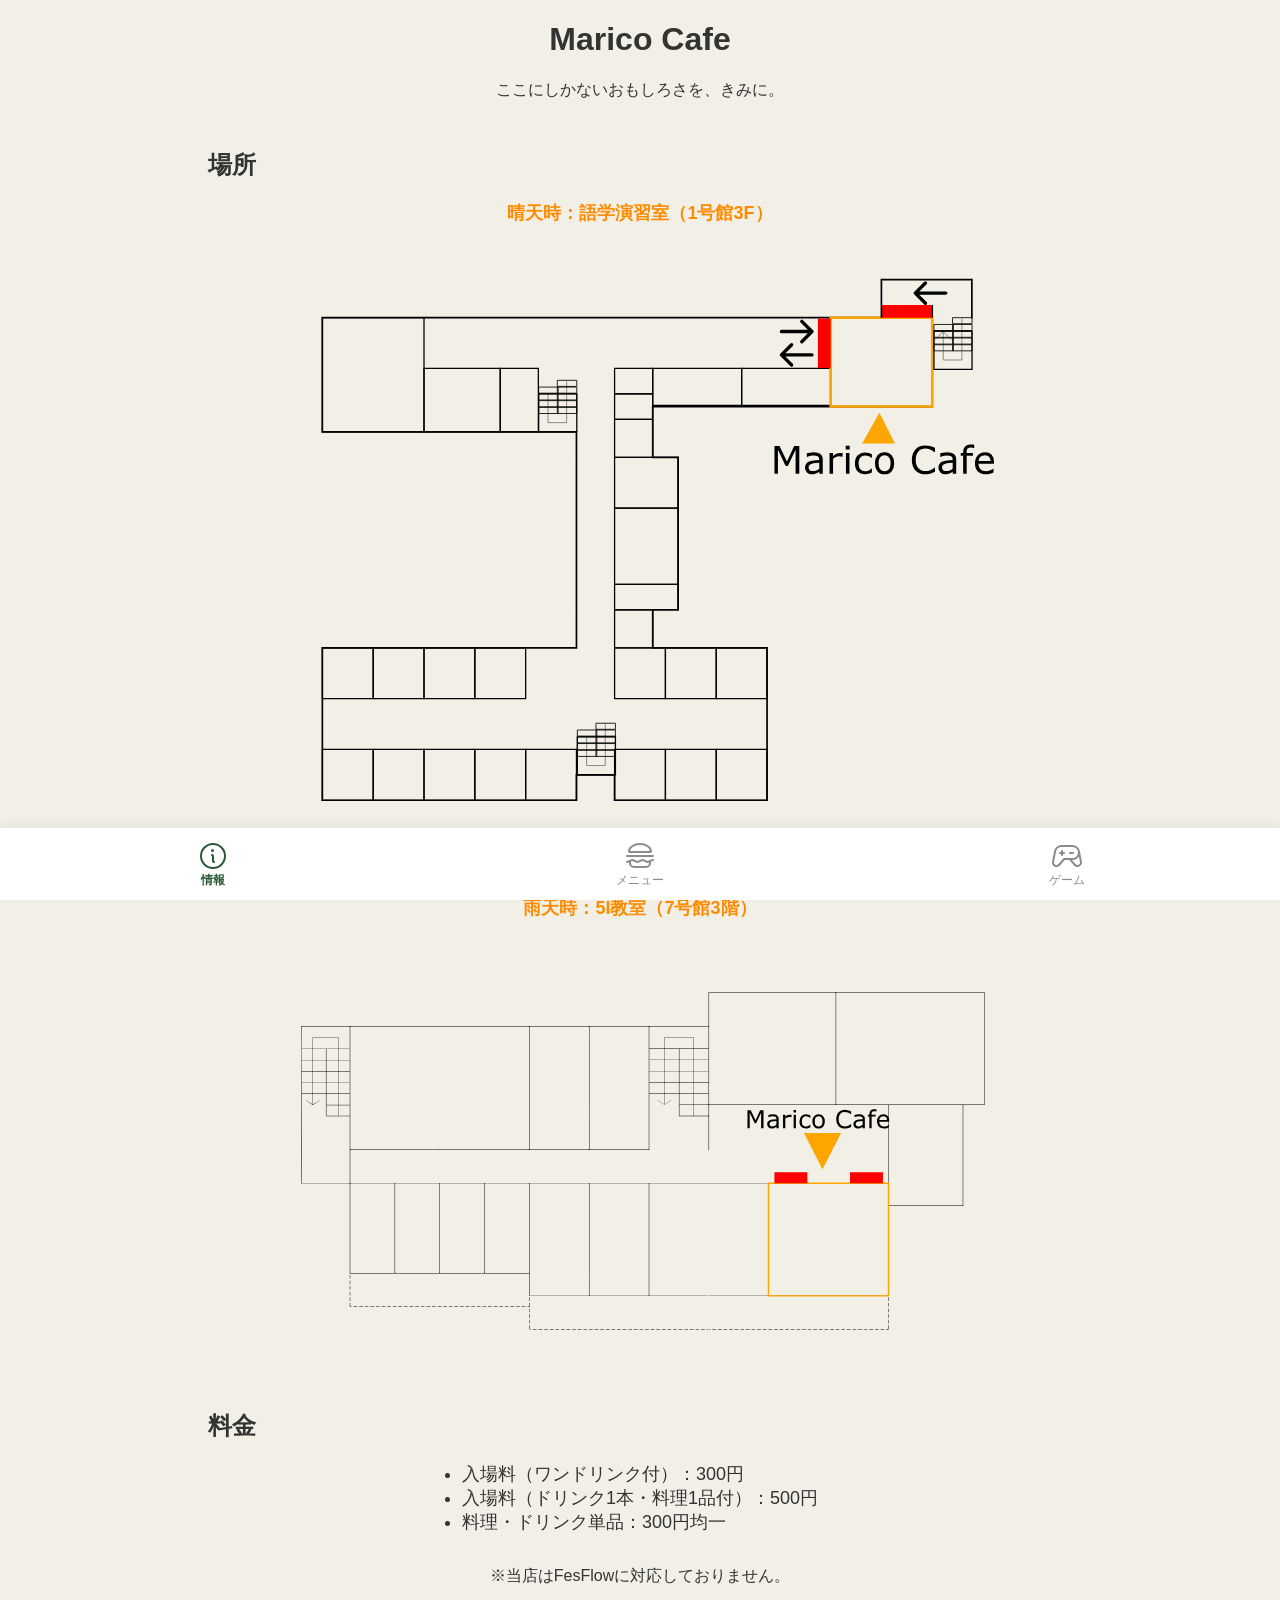
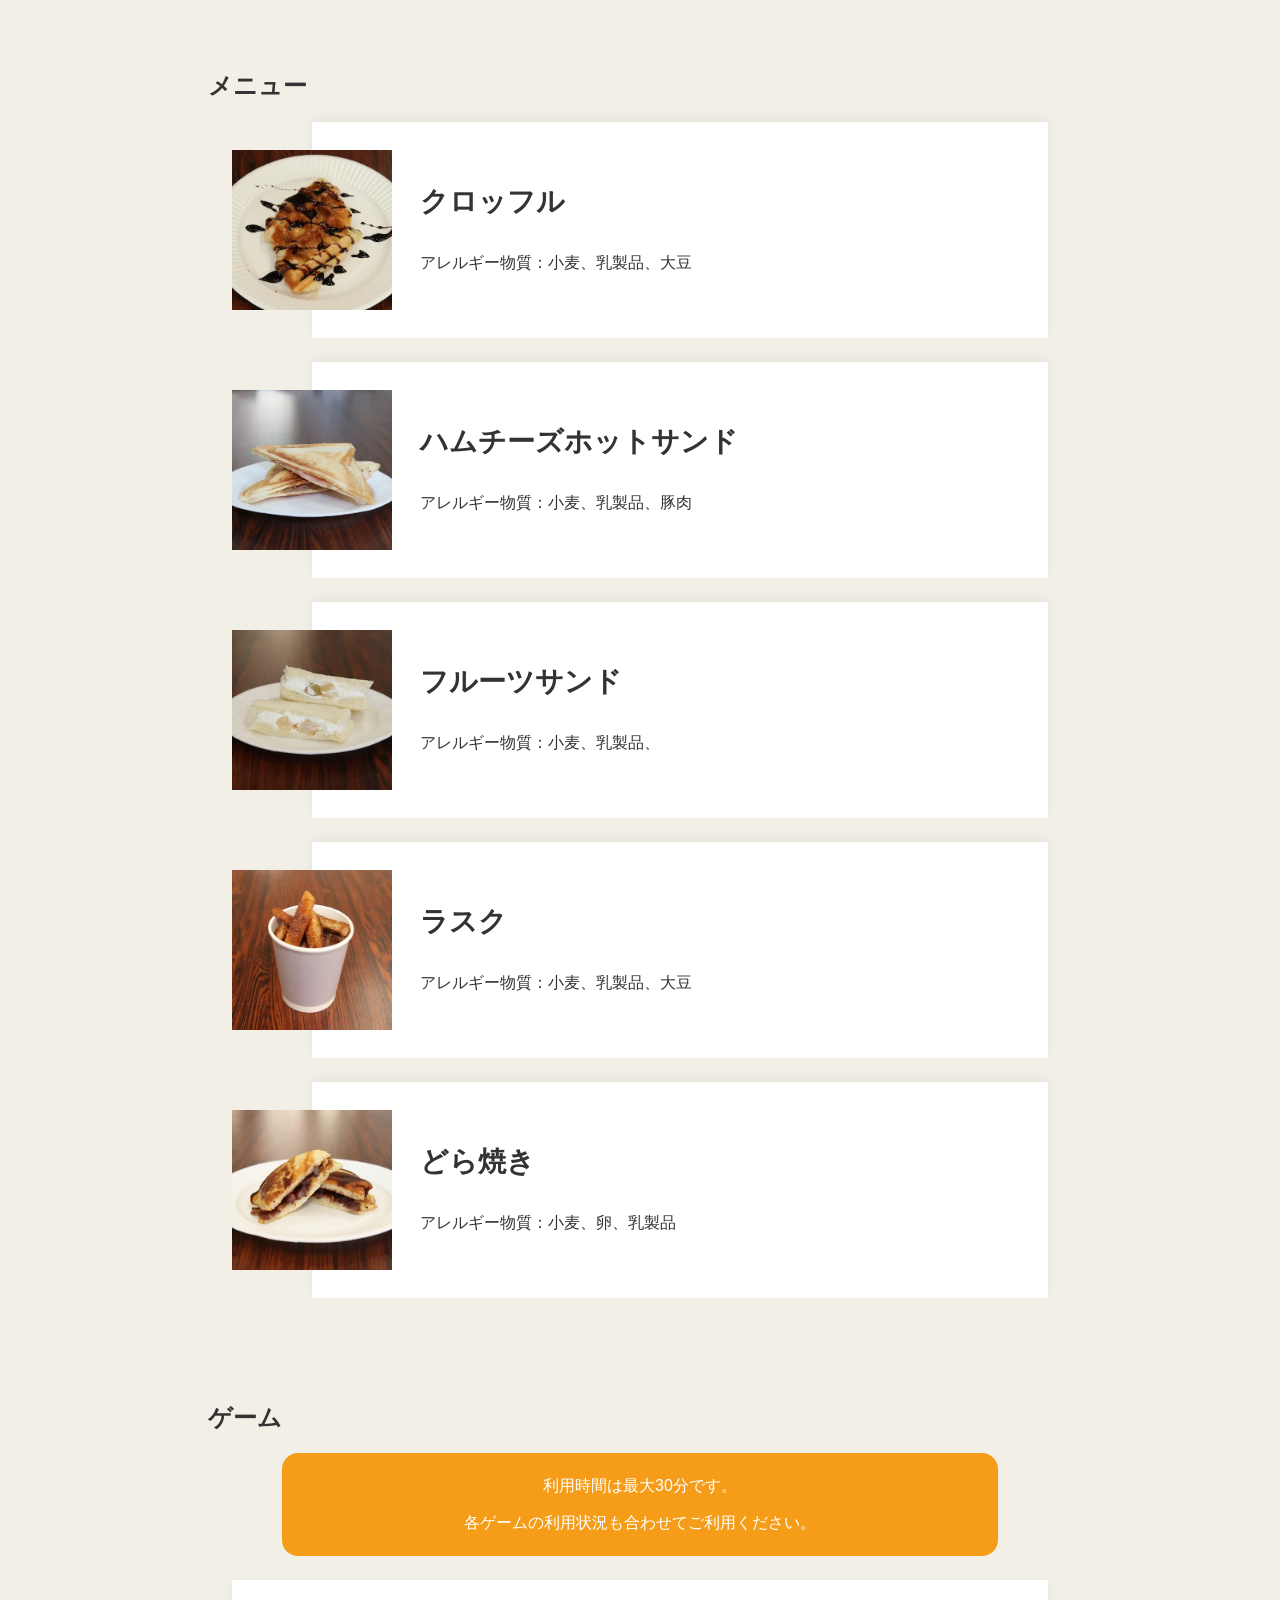
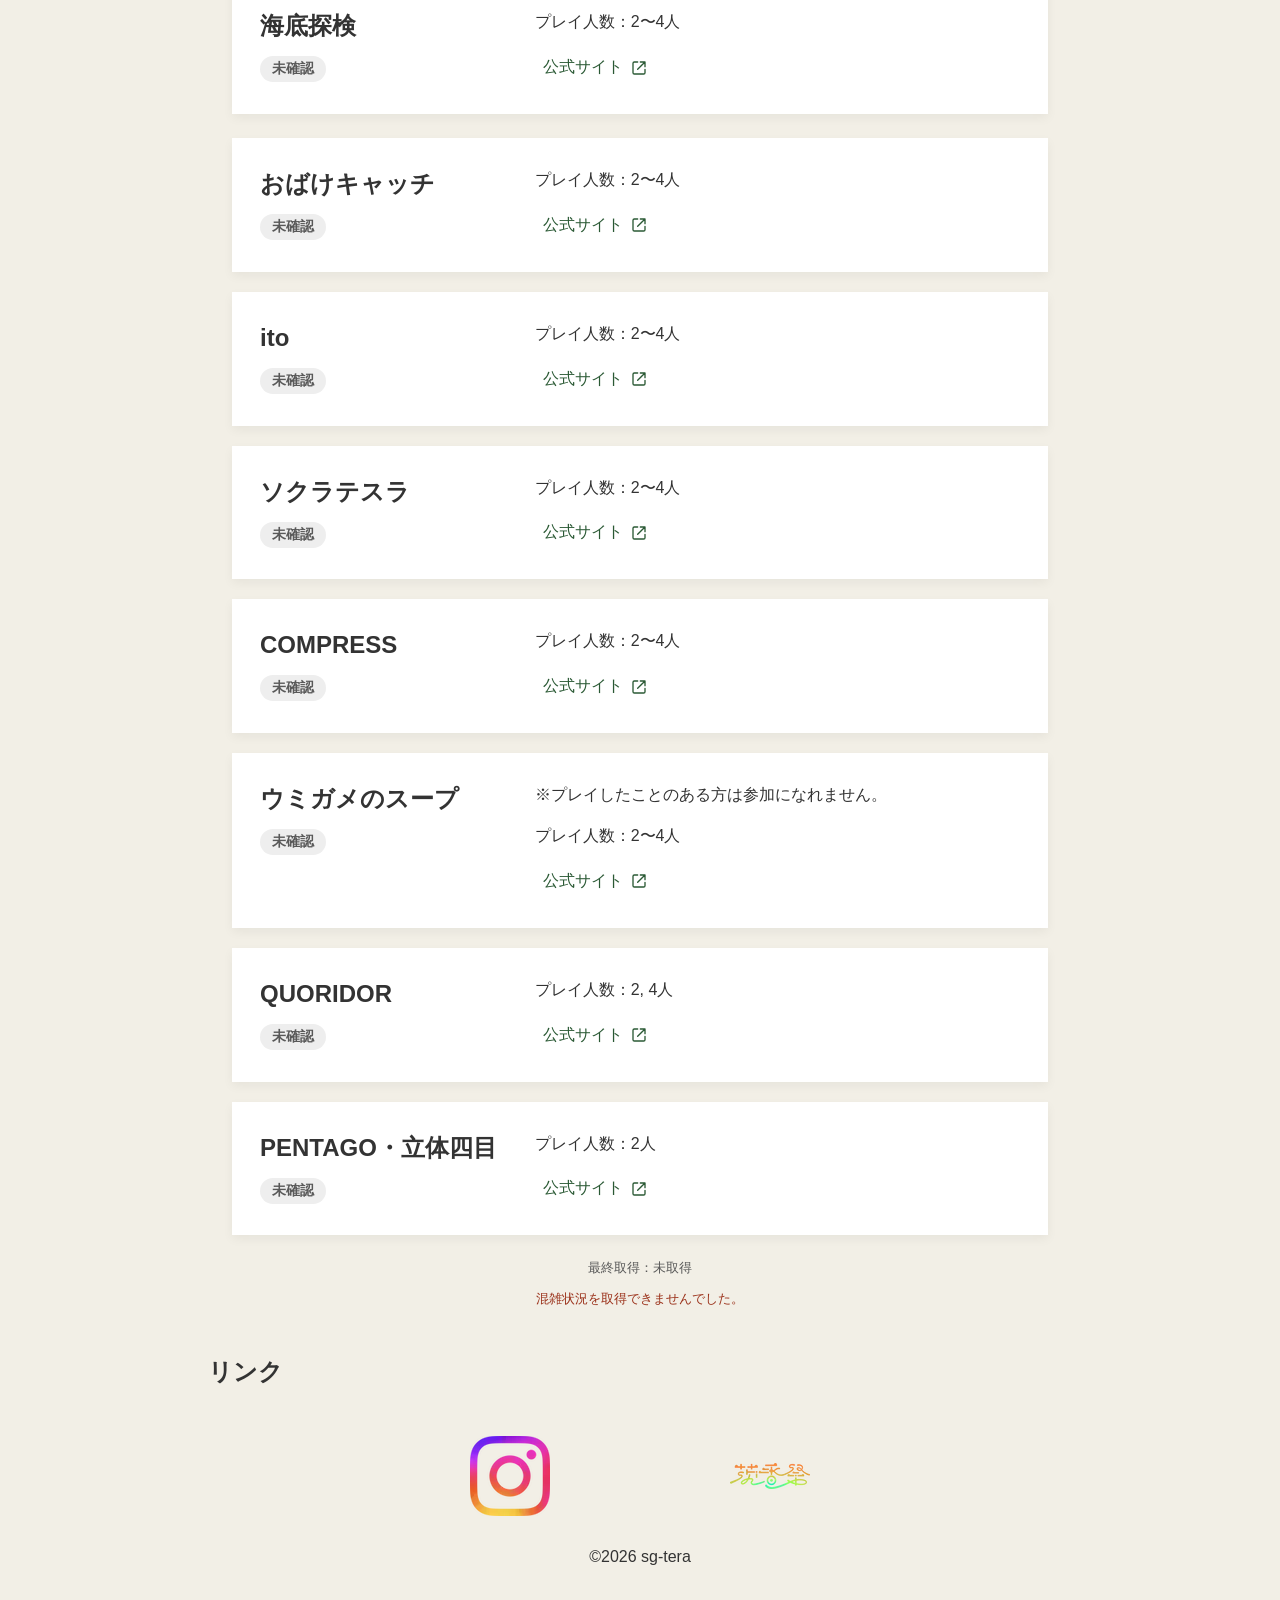
==== index.html @ dccccc54 "記事のアップデート" ====
<!DOCTYPE html>
<html lang="ja">

<head>
    <meta charset="UTF-8">
    <meta name="viewport" content="width=device-width, initial-scale=1.0">
    <meta name="description"
        content="ここにしかないおもしろさを、きみに。茨香祭5I ボードゲームカフェ オフィシャルサイト 10/24-25開催 晴天時：語学演習室（1号館3F）雨天時：5I教室（7号館3階）">
    <!-- OGP -->
    <meta property="og:type" content="website">
    <meta property="og:title" content="Marico Cafe｜茨香祭5Iボードゲームカフェ">
    <meta property="og:description"
        content="ここにしかないおもしろさを、きみに。茨香祭5I ボードゲームカフェ オフィシャルサイト 10/24-25開催 晴天時：語学演習室（1号館3F）雨天時：5I教室（7号館3階）">
    <meta property="og:url" content="https://sg-tera.github.io/shikosai-portal/">
    <meta property="og:image" content="https://sg-tera.github.io/shikosai-portal/img/shikosai-ogp2.webp">
    <meta property="og:site_name" content="Marico Cafe Official">
    <meta property="og:locale" content="ja_JP">
    <meta name="twitter:card" content="summary_large_image">

    <link rel="icon" href="./favicon.ico" type="image/x-icon">
    <title>Marico Cafe Official</title>
    <style>
        body {
            margin-left: auto;
            margin-right: auto;
            max-width: 896px;
            background-color: #f2efe6;
            color: #333333;
            font-family: sans-serif-apple-system, BlinkMacSystemFont, "Helvetica Neue", "Segoe UI", "Hiragino Sans", sans-serif;
            text-align: center;
            padding-bottom: 100px;
            min-width: 352px;
        }

        .nav-bar {
            position: fixed;
            bottom: 0;
            left: 0;
            width: 100%;
            height: 72px;
            background-color: #ffffff;
            display: flex;
            justify-content: space-around;
            align-items: center;
            z-index: 9999;
            box-shadow: 0 -4px 10px rgba(0, 0, 0, 0.05);
        }

        .nav-bar a {
            text-decoration: none;
            display: flex;
            flex-direction: column;
            align-items: center;
            justify-content: center;
            padding: 4px 12px;
            min-width: 64px;
            color: #8b8b8b;
        }

        .nav-bar a {
            font-size: 12px;
        }

        .nav-bar a[aria-current="location"] {
            color: #2A5934;
            font-weight: bold;
        }

        h2 {
            text-align: left;
            padding-left: 1rem;
            margin-top: 48px;
        }

        .location p {
            font-size: 18px;
            font-weight: bold;
            color: darkorange;
            margin-top: 0%;
            margin-bottom: 8px;
        }

        .location img {
            width: 90%;
            max-width: 720px;
            margin-bottom: 24px;
        }

        .fee h2 {
            margin-bottom: 4px;
        }

        .fee ul {
            padding-left: 0;
            display: inline-block;
        }

        .fee li {
            text-align: left;
            font-size: large;
        }

        .game-list {
            display: grid;
            gap: 20px;
            padding-inline: clamp(16px, 4vw, 40px);
            margin-bottom: 24px;
        }

        .game-heading {
            display: grid;
            justify-items: start;
            gap: 12px;
        }

        .game-status {
            display: grid;
            justify-items: start;
            gap: 8px;
        }

        .status-badge {
            padding: 4px 12px;
            border-radius: 16px;
            font-size: 14px;
            font-weight: bold;
            background: #eee;
            color: #595959;
        }

        .status-badge[data-status="available"] {
            background: #e5f2e7;
            color: #24532e;
        }

        .status-badge[data-status="in_use"] {
            background: #fff0d6;
            color: #754600;
        }

        .status-end {
            font-size: 13px;
            color: #595959;
        }

        .status-controls {
            margin: 0 16px 24px;
            font-size: 13px;
            color: #595959;
        }

        #status-message {
            color: #9b321b;
        }

        #status-message:empty {
            display: none;
        }

        .game-card {
            display: grid;
            grid-template-columns: minmax(0, 1fr) minmax(0, 2fr);
            align-items: start;
            gap: clamp(16px, 4vw, 32px);
            padding: clamp(16px, 3vw, 28px);
            background-color: #fff;
            box-shadow: 0 4px 10px rgba(0, 0, 0, 0.05);
            text-align: left;
            overflow-wrap: anywhere;
        }

        .game-card h3 {
            margin: 0;
            font-size: clamp(18px, 2.5vw, 24px);
            line-height: 1.5;
        }

        .game-content {
            min-width: 0;
            display: grid;
            justify-items: start;
            gap: 12px;
        }

        .game-content p {
            margin: 0;
            line-height: 1.8;
        }

        .game-content a {
            display: inline-flex;
            align-items: center;
            gap: 8px;
            padding: 8px;
            color: #2A5934;
            text-decoration: none;
        }

        .game-content a:hover,
        .game-content a:focus-visible {
            outline: none;
            text-decoration: underline;
            text-underline-offset: 4px;
        }

        .game-content a svg {
            width: 16px;
            height: 16px;
            flex-shrink: 0;
        }

        .time-notice {
            display: block;
            text-align: center;
            width: 80%;
            height: auto;
            border-radius: 16px;
            color: #fff;
            background-color: #f59d19;
            margin-bottom: 24px;
            margin-left: auto;
            margin-right: auto;
            padding-block: 0.4rem;
        }

        #menu {
            padding: 1px 0 32px;
            margin-top: 50px;
            text-align: left;
        }

        #menu h2 {
            padding-left: 1rem;
            margin-top: 32px;
        }

        .meal-list {
            display: grid;
            gap: 20px;
            padding-inline: clamp(16px, 4vw, 40px);
            margin-bottom: 24px;
        }

        .meal {
            --image-size: 160px;
            position: relative;
            isolation: isolate;
            display: grid;
            grid-template-columns: var(--image-size) minmax(0, 1fr);
            align-items: center;
            gap: 28px;
            padding: 28px 28px 28px 0;
        }

        /* 写真の半分を白いカードの外側に重ねる */
        .meal::before {
            content: "";
            position: absolute;
            inset: 0 0 0 calc(var(--image-size) / 2);
            background-color: #fff;
            z-index: -1;
            box-shadow: 0 -4px 10px rgba(0, 0, 0, 0.05);
        }

        .meal img {
            display: block;
            width: var(--image-size);
            aspect-ratio: 1;
            object-fit: cover;
        }

        .meal-content {
            min-width: 0;
            overflow-wrap: anywhere;
        }

        .meal h3 {
            margin: 0 0 28px;
            font-size: clamp(22px, 3vw, 28px);
            line-height: 1.4;
        }

        .meal p {
            margin: 0;
            line-height: 1.8;
        }

        .links {
            font-style: normal;
        }

        .sns-container {
            font-style: normal;
            display: flex;
            flex-direction: row;
            justify-content: center;
            margin-top: 48px;
            gap: 20%;
        }

        .sns img {
            display: block;
            width: 80px;
            height: 80px;
            max-width: 100%;
            max-height: 100%;
            object-fit: contain;
            margin-bottom: 32px;
        }
    </style>
</head>

<body>
    <nav class="nav-bar">
        <!-- https://phosphoricons.com -->
        <a href="#name" aria-current="location">
            <svg xmlns="http://www.w3.org/2000/svg" width="32" height="32" fill="currentColor" viewBox="0 0 256 256">
                <path
                    d="M128,24A104,104,0,1,0,232,128,104.11,104.11,0,0,0,128,24Zm0,192a88,88,0,1,1,88-88A88.1,88.1,0,0,1,128,216Zm16-40a8,8,0,0,1-8,8,16,16,0,0,1-16-16V128a8,8,0,0,1,0-16,16,16,0,0,1,16,16v40A8,8,0,0,1,144,176ZM112,84a12,12,0,1,1,12,12A12,12,0,0,1,112,84Z">
                </path>
            </svg>
            <span class="label">情報</span>
        </a>
        <a href="#menu">
            <svg xmlns="http://www.w3.org/2000/svg" width="32" height="32" fill="currentColor" viewBox="0 0 256 256">
                <path
                    d="M48.07,104H207.93a16,16,0,0,0,15.72-19.38C216.22,49.5,176,24,128,24S39.78,49.5,32.35,84.62A16,16,0,0,0,48.07,104ZM128,40c39.82,0,74.21,20.61,79.93,48H48.07L48,87.93C53.79,60.61,88.18,40,128,40ZM229.26,152.48l-41.13,15L151,152.57a8,8,0,0,0-5.94,0l-37,14.81L71,152.57a8,8,0,0,0-5.7-.09l-44,16a8,8,0,0,0,5.47,15L40,178.69V184a40,40,0,0,0,40,40h96a40,40,0,0,0,40-40v-9.67l18.73-6.81a8,8,0,1,0-5.47-15ZM200,184a24,24,0,0,1-24,24H80a24,24,0,0,1-24-24V172.88l11.87-4.32L105,183.43a8,8,0,0,0,5.94,0l37-14.81,37,14.81a8,8,0,0,0,5.7.09l9.27-3.37ZM16,128a8,8,0,0,1,8-8H232a8,8,0,0,1,0,16H24A8,8,0,0,1,16,128Z">
                </path>
            </svg> <span class="label">メニュー</span>
            <a href="#game">
                <svg xmlns="http://www.w3.org/2000/svg" width="32" height="32" fill="currentColor"
                    viewBox="0 0 256 256">
                    <path
                        d="M176,112H152a8,8,0,0,1,0-16h24a8,8,0,0,1,0,16ZM104,96H96V88a8,8,0,0,0-16,0v8H72a8,8,0,0,0,0,16h8v8a8,8,0,0,0,16,0v-8h8a8,8,0,0,0,0-16ZM241.48,200.65a36,36,0,0,1-54.94,4.81c-.12-.12-.24-.24-.35-.37L146.48,160h-37L69.81,205.09l-.35.37A36.08,36.08,0,0,1,44,216,36,36,0,0,1,8.56,173.75a.68.68,0,0,1,0-.14L24.93,89.52A59.88,59.88,0,0,1,83.89,40H172a60.08,60.08,0,0,1,59,49.25c0,.06,0,.12,0,.18l16.37,84.17a.68.68,0,0,1,0,.14A35.74,35.74,0,0,1,241.48,200.65ZM172,144a44,44,0,0,0,0-88H83.89A43.9,43.9,0,0,0,40.68,92.37l0,.13L24.3,176.59A20,20,0,0,0,58,194.3l41.92-47.59a8,8,0,0,1,6-2.71Zm59.7,32.59-8.74-45A60,60,0,0,1,172,160h-4.2L198,194.31a20.09,20.09,0,0,0,17.46,5.39,20,20,0,0,0,16.23-23.11Z">
                    </path>
                </svg> <span class="label">ゲーム</span>
            </a>
        </a>
    </nav>

    <div id="name">
        <h1>Marico Cafe</h1>
        <p>ここにしかないおもしろさを、きみに。</p>
    </div>

    <section class="location">
        <h2>場所</h2>
        <div class="container">
            <p>晴天時：語学演習室（1号館3F）</p>
            <img alt="location map (sunny)" src="./img/1-map.svg">
            <p>雨天時：5I教室（7号館3階）</p>
            <img alt="location map (rainy)" src="./img/7-map.svg">
        </div>
    </section>

    <section class="fee">
        <div class="container">
            <h2>料金</h2>
            <ul>
                <li>入場料（ワンドリンク付）：300円</li>
                <li>入場料（ドリンク1本・料理1品付）：500円</li>
                <li>料理・ドリンク単品：300円均一</li>
            </ul>
            <p>※当店はFesFlowに対応しておりません。</p>
        </div>
    </section>

    <section id="menu">
        <h2>メニュー</h2>
        <div class="meal-list">
            <article class="meal">
                <img alt="クロッフル画像" src="./img/IMG_5301.webp">
                <div class="meal-content">
                    <h3>クロッフル</h3>
                    <p>アレルギー物質：小麦、乳製品、大豆</p>
                </div>
            </article>
        </div>
        <div class="meal-list">
            <article class="meal">
                <img alt="ハムチーズホットサンド画像" src="./img/IMG_5338.webp">
                <div class="meal-content">
                    <h3>ハムチーズホットサンド</h3>
                    <p>アレルギー物質：小麦、乳製品、豚肉</p>
                </div>
            </article>
        </div>
        <div class="meal-list">
            <article class="meal">
                <img alt="フルーツサンド画像" src="./img/IMG_5243.webp">
                <div class="meal-content">
                    <h3>フルーツサンド</h3>
                    <p>アレルギー物質：小麦、乳製品、</p>
                </div>
            </article>
        </div>
        <div class="meal-list">
            <article class="meal">
                <img alt="ラスク画像" src="./img/IMG_5352.webp">
                <div class="meal-content">
                    <h3>ラスク</h3>
                    <p>アレルギー物質：小麦、乳製品、大豆</p>
                </div>
            </article>
        </div>
        <div class="meal-list">
            <article class="meal">
                <img alt="どら焼き画像" src="./img/IMG_5233.webp">
                <div class="meal-content">
                    <h3>どら焼き</h3>
                    <p>アレルギー物質：小麦、卵、乳製品</p>
                </div>
            </article>
        </div>
    </section>

    <section id="game" data-api-url="https://shikosai-api.sg-tera.workers.dev/v1/status">
        <h2>ゲーム</h2>
        <div class="time-notice">
            <p>利用時間は最大30分です。</p>
            <p>各ゲームの利用状況も合わせてご利用ください。</p>
        </div>
        <div class="game-list">
            <article class="game-card" data-game-id="0">
                <div class="game-heading">
                    <h3>海底探検</h3>
                    <div class="game-status" aria-live="polite">
                        <span class="status-badge" data-status="unknown">未確認</span>
                        <time class="status-end" hidden></time>
                    </div>
                </div>
                <div class="game-content">
                    <p>プレイ人数：2〜4人</p>
                    <a href="https://oinkgames.com/ja/games/analog/deep-sea-adventure/">
                        公式サイト
                        <svg viewBox="0 0 24 24" fill="none" stroke="currentColor" stroke-width="2"
                            stroke-linecap="round" stroke-linejoin="round" aria-hidden="true" focusable="false">
                            <path d="M14 3h7v7M21 3 10 14M10 3H5a2 2 0 0 0-2 2v14a2 2 0 0 0 2 2h14a2 2 0 0 0 2-2v-5" />
                        </svg>
                    </a>
                </div>

            </article>
        </div>
        <div class="game-list">
            <article class="game-card" data-game-id="1">
                <div class="game-heading">
                    <h3>おばけキャッチ</h3>
                    <div class="game-status" aria-live="polite">
                        <span class="status-badge" data-status="unknown">未確認</span>
                        <time class="status-end" hidden></time>
                    </div>
                </div>
                <div class="game-content">
                    <p>プレイ人数：2〜4人</p>
                    <a href="https://mobius-games.co.jp/Zoch/GeistersBlitz.html">
                        公式サイト
                        <svg viewBox="0 0 24 24" fill="none" stroke="currentColor" stroke-width="2"
                            stroke-linecap="round" stroke-linejoin="round" aria-hidden="true" focusable="false">
                            <path d="M14 3h7v7M21 3 10 14M10 3H5a2 2 0 0 0-2 2v14a2 2 0 0 0 2 2h14a2 2 0 0 0 2-2v-5" />
                        </svg>
                    </a>
                </div>
            </article>
            <article class="game-card" data-game-id="2">
                <div class="game-heading">
                    <h3>ito</h3>
                    <div class="game-status" aria-live="polite">
                        <span class="status-badge" data-status="unknown">未確認</span>
                        <time class="status-end" hidden></time>
                    </div>
                </div>
                <div class="game-content">
                    <p>プレイ人数：2〜4人</p>
                    <a href="https://arclightgames.jp/product/ito/">
                        公式サイト
                        <svg viewBox="0 0 24 24" fill="none" stroke="currentColor" stroke-width="2"
                            stroke-linecap="round" stroke-linejoin="round" aria-hidden="true" focusable="false">
                            <path d="M14 3h7v7M21 3 10 14M10 3H5a2 2 0 0 0-2 2v14a2 2 0 0 0 2 2h14a2 2 0 0 0 2-2v-5" />
                        </svg>
                    </a>
                </div>
            </article>
            <article class="game-card" data-game-id="3">
                <div class="game-heading">
                    <h3>ソクラテスラ</h3>
                    <div class="game-status" aria-live="polite">
                        <span class="status-badge" data-status="unknown">未確認</span>
                        <time class="status-end" hidden></time>
                    </div>
                </div>
                <div class="game-content">
                    <p>プレイ人数：2〜4人</p>
                    <a
                        href="https://bodoge.hoobby.net/games/sokuratesura?srsltid=AU7gw4XDTs6S1XngvxSlvluQxe82HpCEDKr65gneo8NtPMIZkonf98_Y">
                        公式サイト
                        <svg viewBox="0 0 24 24" fill="none" stroke="currentColor" stroke-width="2"
                            stroke-linecap="round" stroke-linejoin="round" aria-hidden="true" focusable="false">
                            <path d="M14 3h7v7M21 3 10 14M10 3H5a2 2 0 0 0-2 2v14a2 2 0 0 0 2 2h14a2 2 0 0 0 2-2v-5" />
                        </svg>
                    </a>
                </div>
            </article>
            <article class="game-card" data-game-id="4">
                <div class="game-heading">
                    <h3>COMPRESS</h3>
                    <div class="game-status" aria-live="polite">
                        <span class="status-badge" data-status="unknown">未確認</span>
                        <time class="status-end" hidden></time>
                    </div>
                </div>
                <div class="game-content">
                    <p>プレイ人数：2〜4人</p>
                    <a href="https://oinkgames.com/ja/games/analog/compress/">
                        公式サイト
                        <svg viewBox="0 0 24 24" fill="none" stroke="currentColor" stroke-width="2"
                            stroke-linecap="round" stroke-linejoin="round" aria-hidden="true" focusable="false">
                            <path d="M14 3h7v7M21 3 10 14M10 3H5a2 2 0 0 0-2 2v14a2 2 0 0 0 2 2h14a2 2 0 0 0 2-2v-5" />
                        </svg>
                    </a>
                </div>
            </article>
            <article class="game-card" data-game-id="5">
                <div class="game-heading">
                    <h3>ウミガメのスープ</h3>
                    <div class="game-status" aria-live="polite">
                        <span class="status-badge" data-status="unknown">未確認</span>
                        <time class="status-end" hidden></time>
                    </div>
                </div>
                <div class="game-content">
                    <p>※プレイしたことのある方は参加になれません。</p>
                    <p>プレイ人数：2〜4人</p>
                    <a href="https://www.gentosha-edu.co.jp/book/b441047.html">
                        公式サイト
                        <svg viewBox="0 0 24 24" fill="none" stroke="currentColor" stroke-width="2"
                            stroke-linecap="round" stroke-linejoin="round" aria-hidden="true" focusable="false">
                            <path d="M14 3h7v7M21 3 10 14M10 3H5a2 2 0 0 0-2 2v14a2 2 0 0 0 2 2h14a2 2 0 0 0 2-2v-5" />
                        </svg>
                    </a>
                </div>
            </article>
            <article class="game-card" data-game-id="6">
                <div class="game-heading">
                    <h3>QUORIDOR</h3>
                    <div class="game-status" aria-live="polite">
                        <span class="status-badge" data-status="unknown">未確認</span>
                        <time class="status-end" hidden></time>
                    </div>
                </div>
                <div class="game-content">
                    <p>プレイ人数：2, 4人</p>
                    <a href="https://www.andchild.jp/products/detail/862">
                        公式サイト
                        <svg viewBox="0 0 24 24" fill="none" stroke="currentColor" stroke-width="2"
                            stroke-linecap="round" stroke-linejoin="round" aria-hidden="true" focusable="false">
                            <path d="M14 3h7v7M21 3 10 14M10 3H5a2 2 0 0 0-2 2v14a2 2 0 0 0 2 2h14a2 2 0 0 0 2-2v-5" />
                        </svg>
                    </a>
                </div>
            </article>
            <article class="game-card" data-game-id="7">
                <div class="game-heading">
                    <h3>PENTAGO・立体四目</h3>
                    <div class="game-status" aria-live="polite">
                        <span class="status-badge" data-status="unknown">未確認</span>
                        <time class="status-end" hidden></time>
                    </div>
                </div>
                <div class="game-content">
                    <p>プレイ人数：2人</p>
                    <a href="https://www.kawada-toys.com/brand/game/catalog/kbg-17/">
                        公式サイト
                        <svg viewBox="0 0 24 24" fill="none" stroke="currentColor" stroke-width="2"
                            stroke-linecap="round" stroke-linejoin="round" aria-hidden="true" focusable="false">
                            <path d="M14 3h7v7M21 3 10 14M10 3H5a2 2 0 0 0-2 2v14a2 2 0 0 0 2 2h14a2 2 0 0 0 2-2v-5" />
                        </svg>
                    </a>
                </div>
            </article>
        </div>
        <div class="status-controls">
            <span>最終取得：<time id="status-updated">未取得</time></span>
            <p id="status-message" role="status"></p>
        </div>
    </section>

    <address class="links">
        <h2>リンク</h2>
        <div class="sns-container">
            <div class="sns">
                <a href="https://www.instagram.com/5i_boardgame.cafe"><img alt="公式インスタ"
                        src="./img/Instagram_Glyph_Gradient.webp"></a>
            </div>
            <div class="sns">
                <a href="https://34.shikosai.net"><img alt="茨香祭運営HP" src="./img/shiko-sai-logo.webp"></a>
            </div>
        </div>
    </address>

    <footer>©2026 sg-tera</footer>

    <script id="congestion-script">
        (() => {
            const panel = document.getElementById('game');
            const cards = [...panel.querySelectorAll('.game-card')];
            const message = document.getElementById('status-message');
            const updated = document.getElementById('status-updated');
            const dateFormat = new Intl.DateTimeFormat('ja-JP', {
                timeZone: 'Asia/Tokyo', month: 'numeric', day: 'numeric',
                hour: '2-digit', minute: '2-digit', second: '2-digit', hour12: false
            });
            let inFlight = false;
            let hasData = false;

            function validateGames(games) {
                if (!Array.isArray(games)) throw new Error('Invalid response');
                const ids = new Set();
                for (const game of games) {
                    if (!game || !Number.isInteger(game.gameId) || game.gameId < 0 ||
                        game.gameId > 2147483647 || ids.has(game.gameId) ||
                        typeof game.name !== 'string' ||
                        !['available', 'in_use'].includes(game.status) ||
                        (game.status === 'available' && game.expectedEndAt !== null) ||
                        (game.status === 'in_use' && (typeof game.expectedEndAt !== 'string' ||
                            !Number.isFinite(Date.parse(game.expectedEndAt))))) {
                        throw new Error('Invalid game');
                    }
                    ids.add(game.gameId);
                }
                return games;
            }

            function renderGames(games) {
                const byId = new Map(games.map(game => [game.gameId, game]));
                for (const card of cards) {
                    const game = card.dataset.gameId === '' ? undefined : byId.get(Number(card.dataset.gameId));
                    const badge = card.querySelector('.status-badge');
                    const end = card.querySelector('.status-end');
                    badge.dataset.status = game ? game.status : 'unknown';
                    badge.textContent = !game ? '未確認' : game.status === 'available' ? '空き' : '利用中';
                    end.hidden = !game || game.status !== 'in_use';
                    end.textContent = '';
                    end.removeAttribute('datetime');
                    if (!end.hidden) {
                        end.dateTime = game.expectedEndAt;
                        end.textContent = `終了予定 ${dateFormat.format(new Date(game.expectedEndAt))}`;
                    }
                }
            }

            async function fetchStatus() {
                if (inFlight || document.hidden) return;
                inFlight = true;
                const controller = new AbortController();
                const timeout = setTimeout(() => controller.abort(), 10000);
                try {
                    const response = await fetch(panel.dataset.apiUrl, {
                        method: 'GET', mode: 'cors', credentials: 'omit',
                        cache: 'no-store', signal: controller.signal
                    });
                    if (!response.ok) throw new Error('Request failed');
                    const games = validateGames(await response.json());
                    renderGames(games);
                    const now = new Date();
                    updated.dateTime = now.toISOString();
                    updated.textContent = `${dateFormat.format(now)}（日本時間）`;
                    hasData = true;
                    message.textContent = '';
                    message.dataset.error = 'false';
                } catch {
                    message.textContent = hasData ?
                        '更新できませんでした。前回の情報を表示しています。' :
                        '混雑状況を取得できませんでした。';
                    message.dataset.error = 'true';
                } finally {
                    clearTimeout(timeout);
                    inFlight = false;
                }
            }

            document.addEventListener('visibilitychange', fetchStatus);
            window.addEventListener('pageshow', event => {
                if (event.persisted) fetchStatus();
            });
            fetchStatus();
        })();
    </script>
    <script>
        const navBar = document.querySelector('.nav-bar');
        const navLinks = [...navBar.querySelectorAll('a[href^="#"]')];
        const navTargets = navLinks
            .map(link => ({ link, target: document.getElementById(link.hash.slice(1)) }))
            .filter(item => item.target);

        function updateCurrent() {
            // 画面上部を通過した、最も後ろの項目を現在位置とする。
            let current = navTargets[0];
            for (const item of navTargets) {
                if (item.target.getBoundingClientRect().top <= 24) {
                    current = item;
                }
            }

            // 最後のセクションが短く、画面上部まで届かない場合にも対応する。
            const page = document.documentElement;
            if (page.scrollHeight > window.innerHeight &&
                window.scrollY + window.innerHeight >= page.scrollHeight - 2) {
                current = navTargets[navTargets.length - 1];
            }

            for (const link of navLinks) {
                const isCurrent = link === current?.link;
                if (isCurrent) {
                    link.setAttribute('aria-current', 'location');
                } else {
                    link.removeAttribute('aria-current');
                }
            }
        }

        let updatePending = false;
        function scheduleUpdate() {
            if (updatePending) return;
            updatePending = true;
            requestAnimationFrame(() => {
                updatePending = false;
                updateCurrent();
            });
        }

        window.addEventListener('scroll', scheduleUpdate, { passive: true });
        window.addEventListener('resize', scheduleUpdate);
        window.addEventListener('hashchange', scheduleUpdate);
        window.addEventListener('pageshow', scheduleUpdate);
        window.addEventListener('load', scheduleUpdate);
        new ResizeObserver(scheduleUpdate).observe(document.body);
        updateCurrent();
    </script>
</body>

</html>
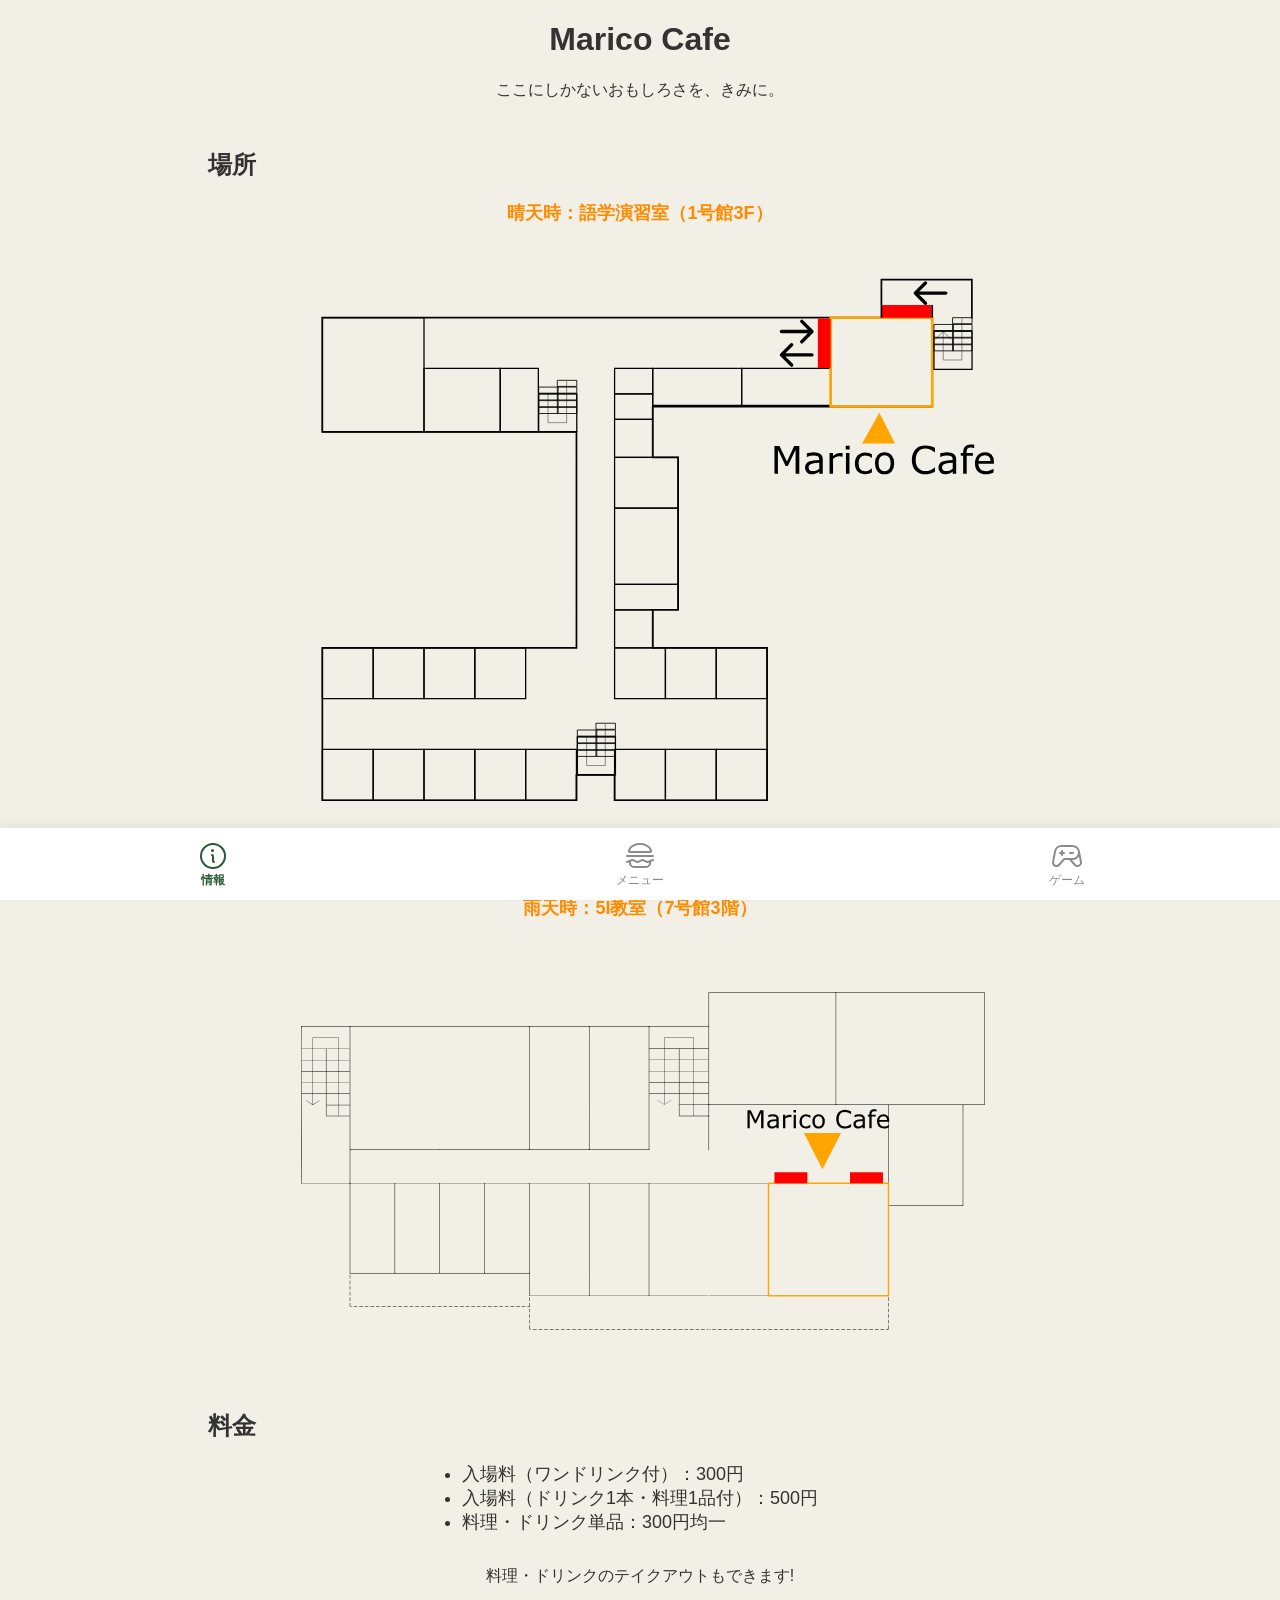
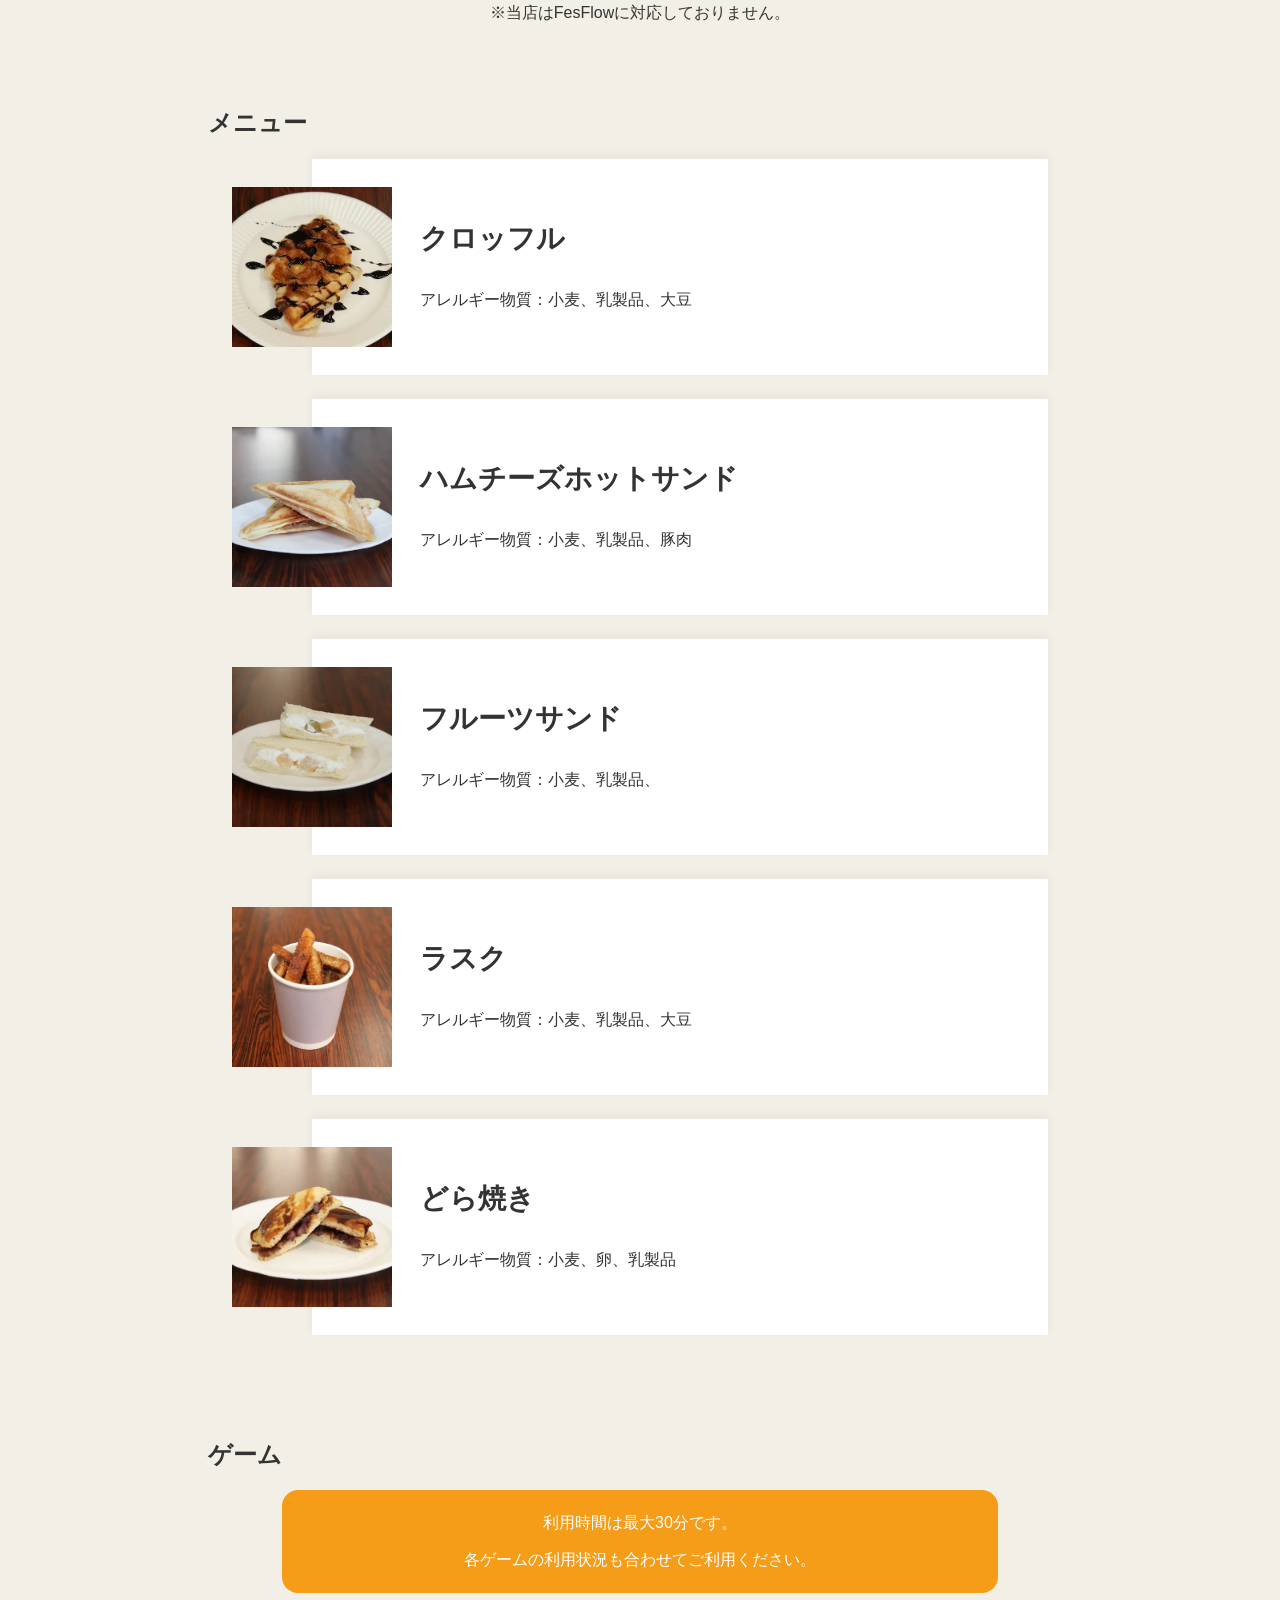
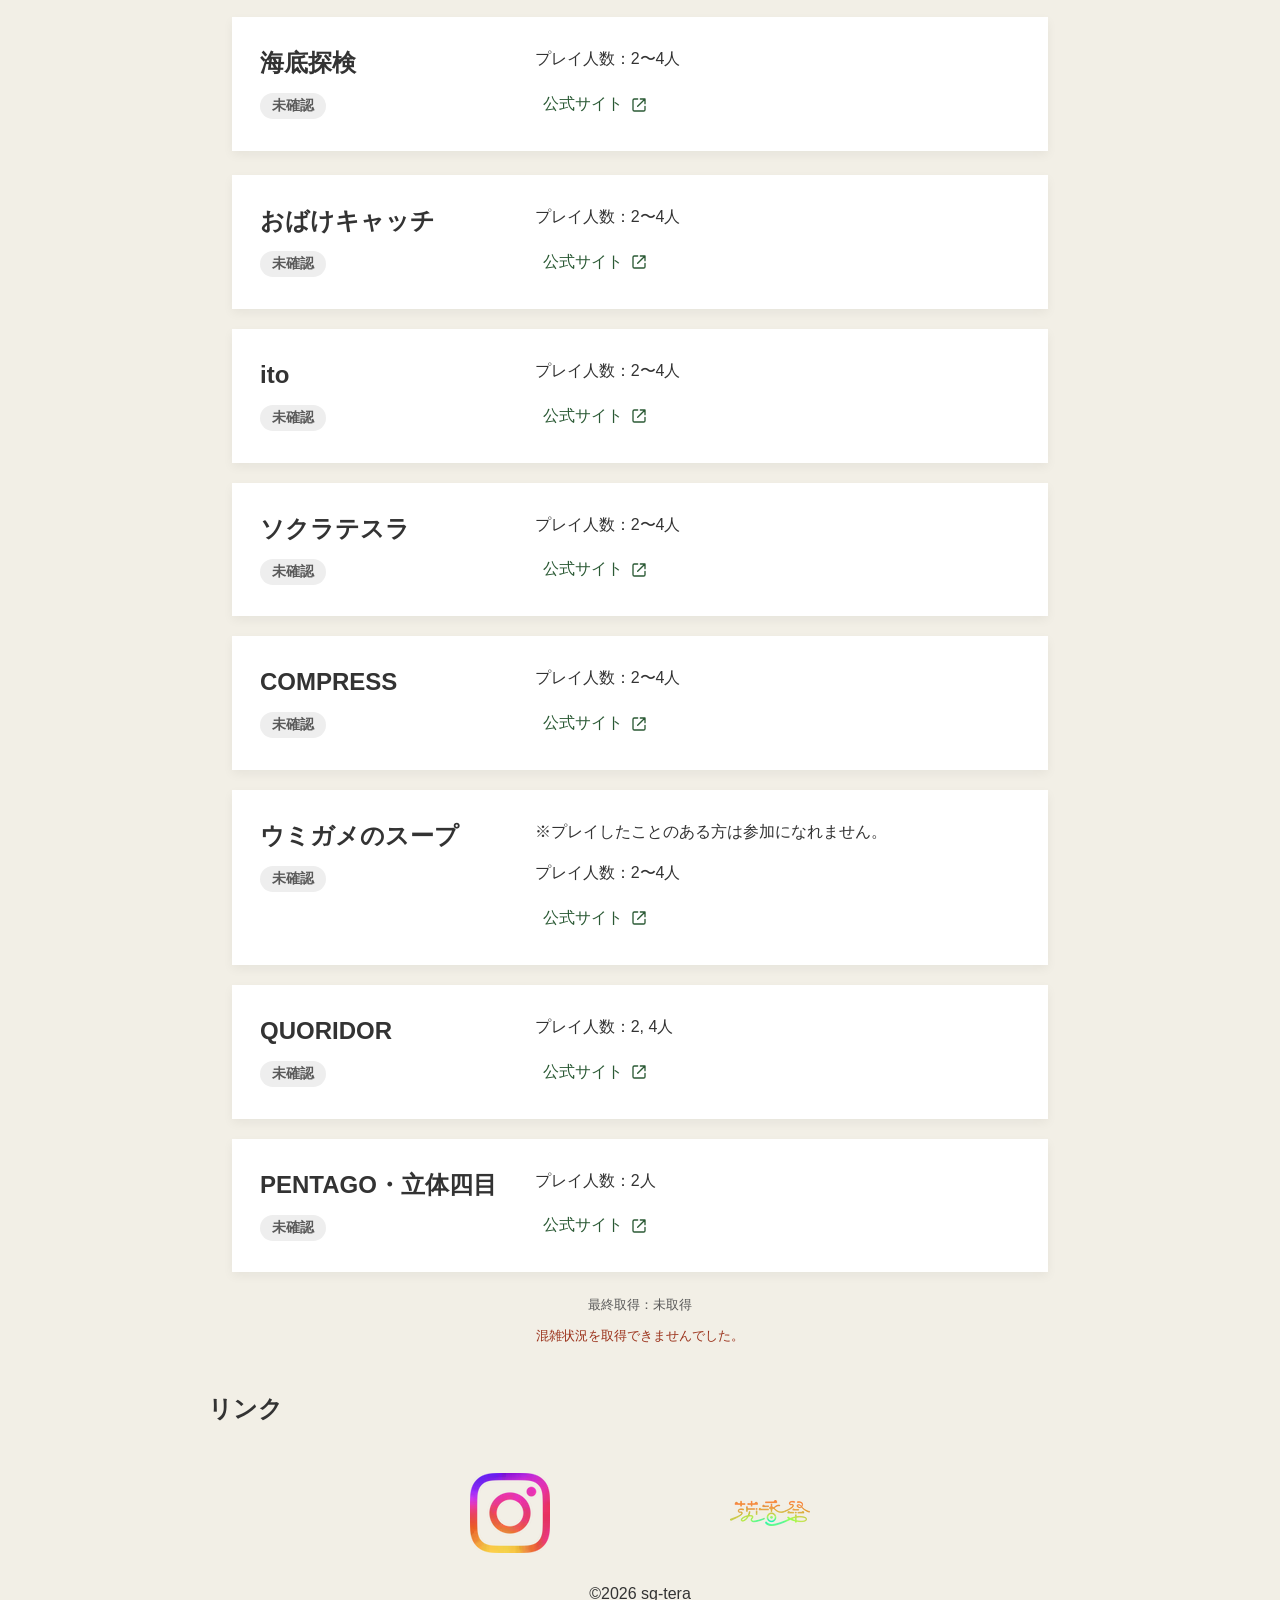
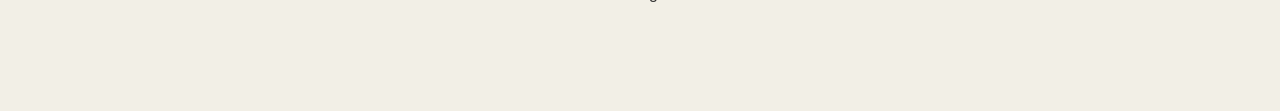
==== commit a6e929fc: "テイクアウト対応を明記" ====
--- a/index.html
+++ b/index.html
@@ -361,6 +361,7 @@
                 <li>入場料（ドリンク1本・料理1品付）：500円</li>
                 <li>料理・ドリンク単品：300円均一</li>
             </ul>
+            <p>料理・ドリンクのテイクアウトもできます!</p>
             <p>※当店はFesFlowに対応しておりません。</p>
         </div>
     </section>
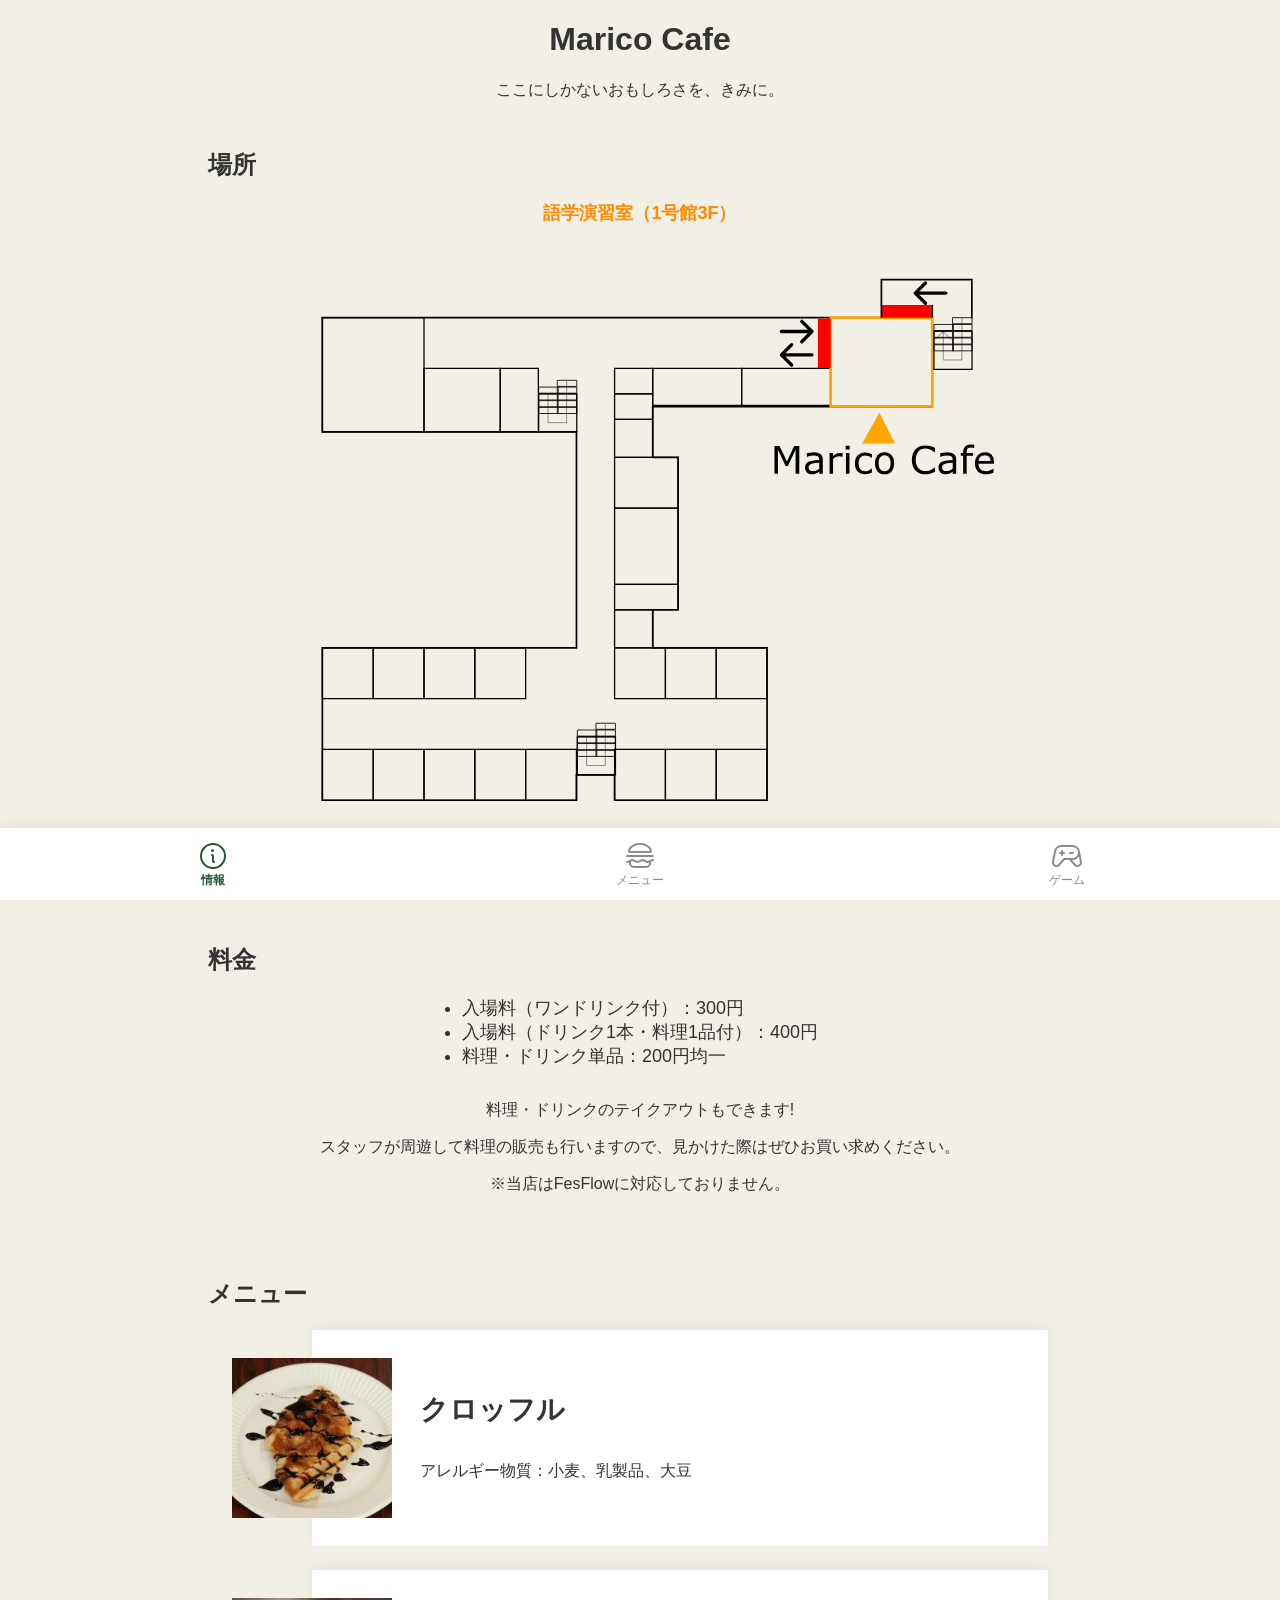
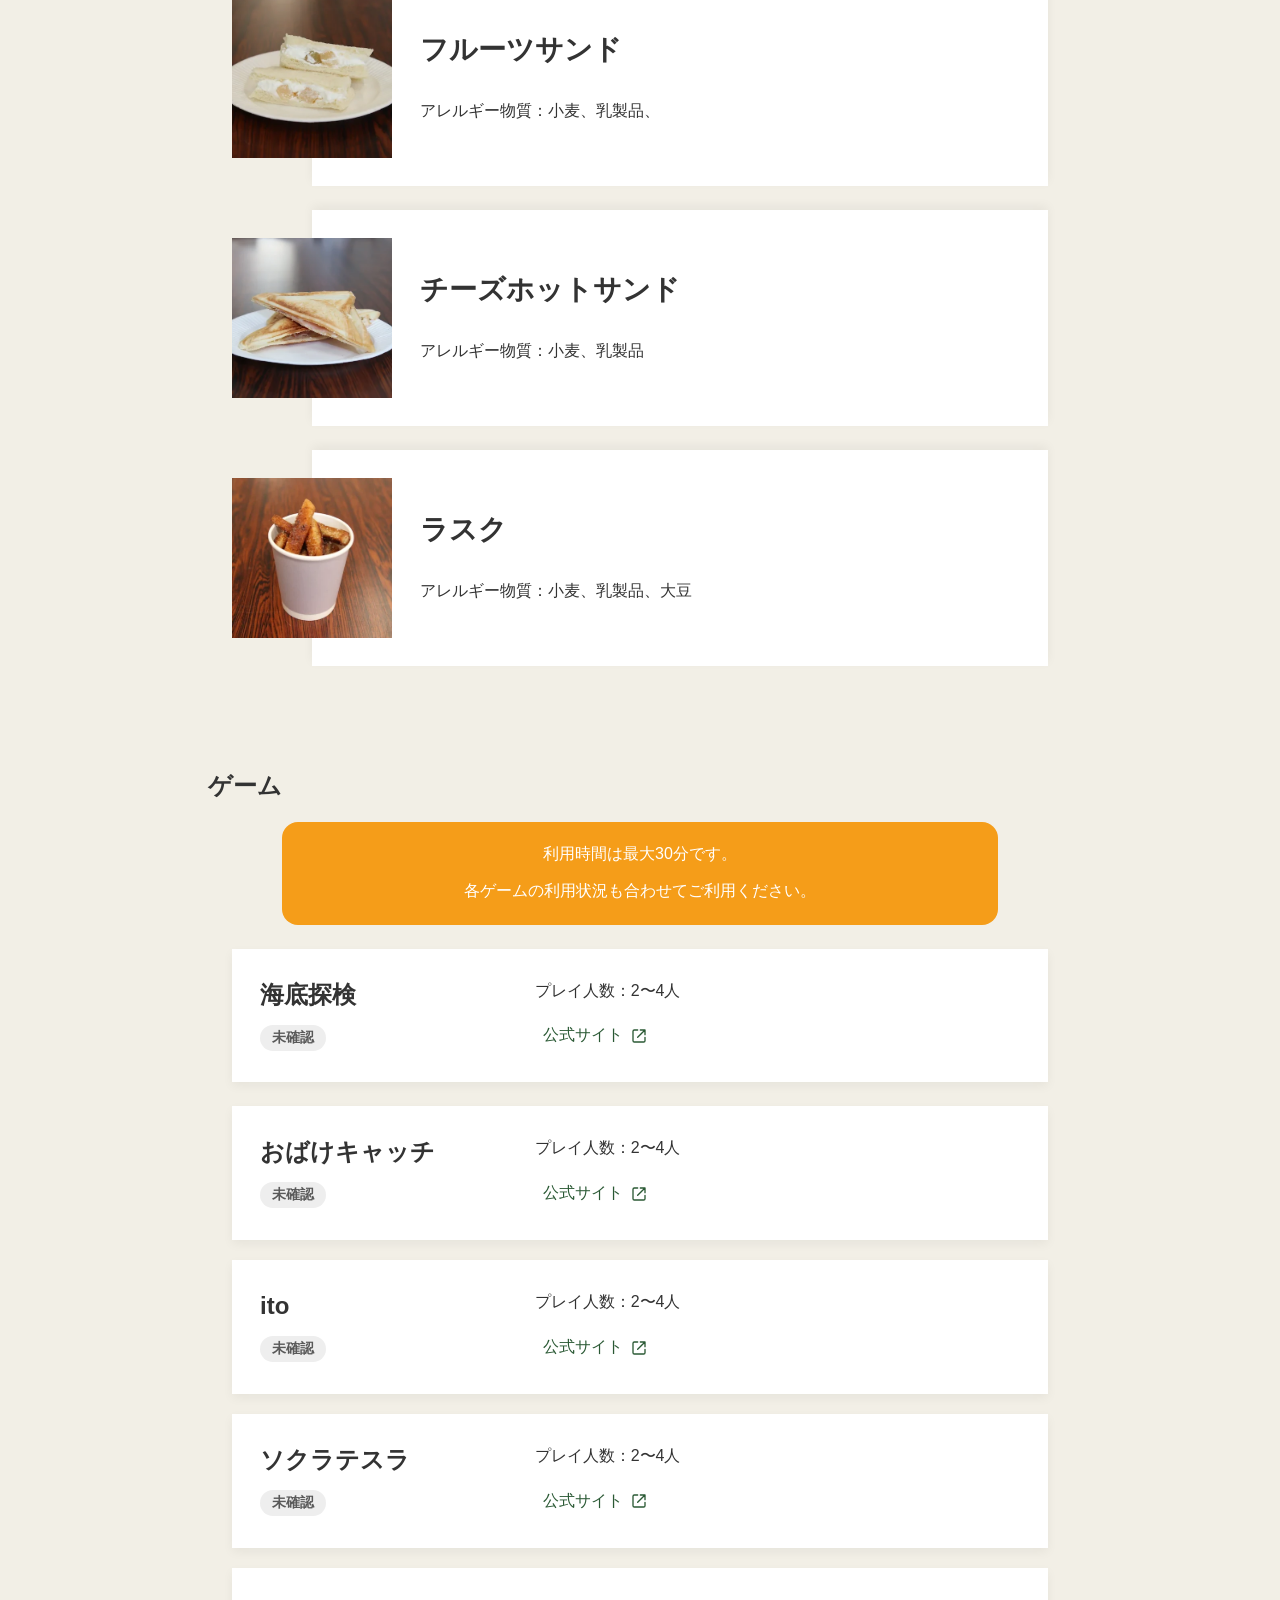
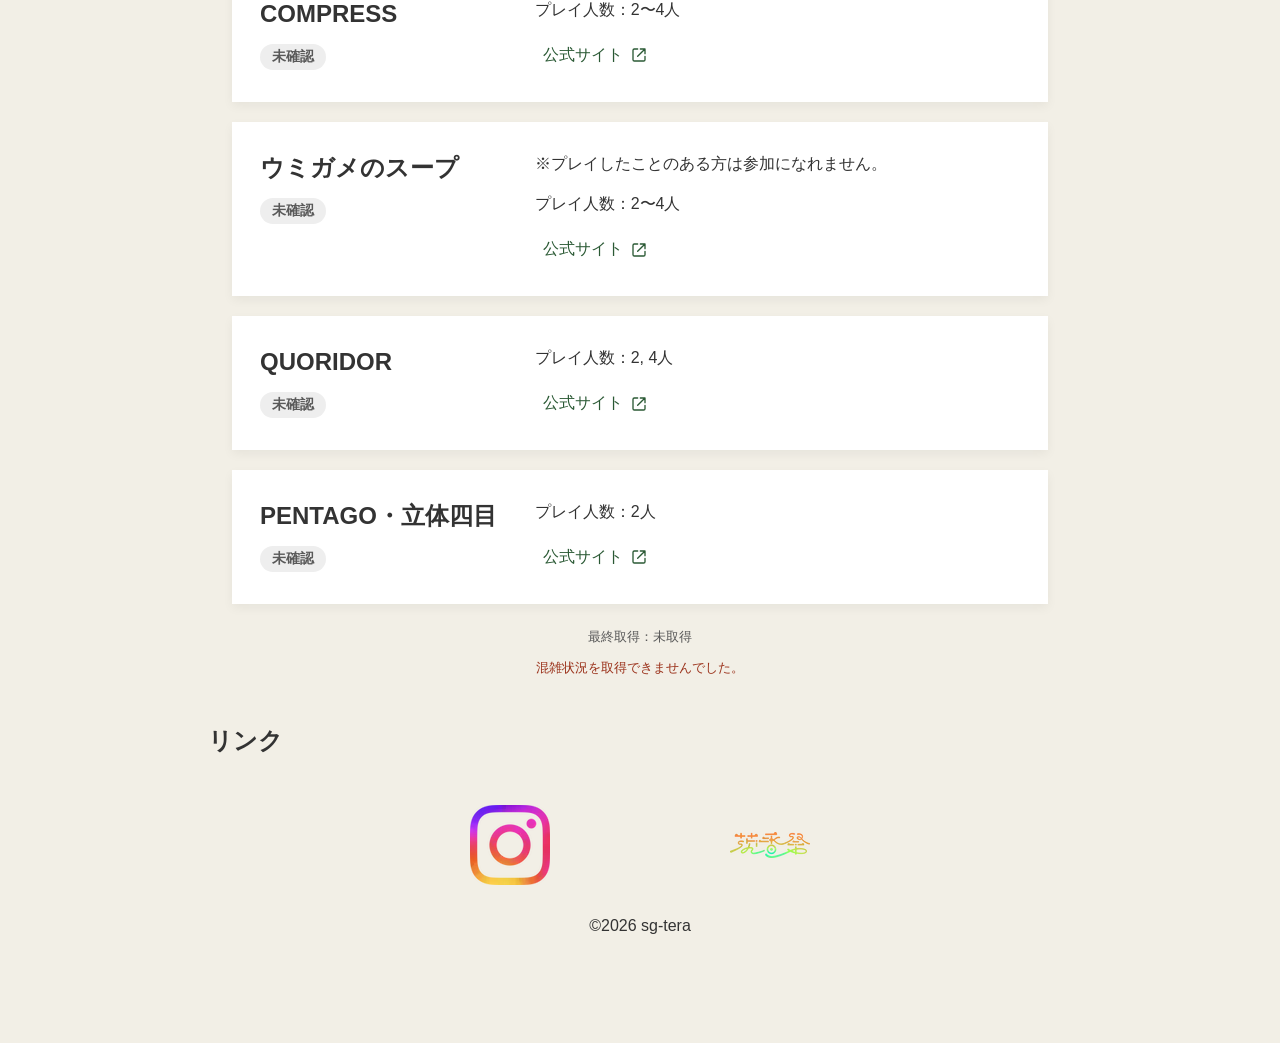
==== commit 2480438d: "コンテンツの更新" ====
--- a/index.html
+++ b/index.html
@@ -70,6 +70,12 @@
             text-align: left;
             padding-left: 1rem;
             margin-top: 48px;
+        }
+
+        p {
+            max-width: 80%;
+            margin-left: auto;
+            margin-right: auto;
         }
 
         .location p {
@@ -346,10 +352,8 @@
     <section class="location">
         <h2>場所</h2>
         <div class="container">
-            <p>晴天時：語学演習室（1号館3F）</p>
+            <p>語学演習室（1号館3F）</p>
             <img alt="location map (sunny)" src="./img/1-map.svg">
-            <p>雨天時：5I教室（7号館3階）</p>
-            <img alt="location map (rainy)" src="./img/7-map.svg">
         </div>
     </section>
 
@@ -358,10 +362,11 @@
             <h2>料金</h2>
             <ul>
                 <li>入場料（ワンドリンク付）：300円</li>
-                <li>入場料（ドリンク1本・料理1品付）：500円</li>
-                <li>料理・ドリンク単品：300円均一</li>
+                <li>入場料（ドリンク1本・料理1品付）：400円</li>
+                <li>料理・ドリンク単品：200円均一</li>
             </ul>
             <p>料理・ドリンクのテイクアウトもできます!</p>
+            <p>スタッフが周遊して料理の販売も行いますので、見かけた際はぜひお買い求めください。</p>
             <p>※当店はFesFlowに対応しておりません。</p>
         </div>
     </section>
@@ -379,15 +384,6 @@
         </div>
         <div class="meal-list">
             <article class="meal">
-                <img alt="ハムチーズホットサンド画像" src="./img/IMG_5338.webp">
-                <div class="meal-content">
-                    <h3>ハムチーズホットサンド</h3>
-                    <p>アレルギー物質：小麦、乳製品、豚肉</p>
-                </div>
-            </article>
-        </div>
-        <div class="meal-list">
-            <article class="meal">
                 <img alt="フルーツサンド画像" src="./img/IMG_5243.webp">
                 <div class="meal-content">
                     <h3>フルーツサンド</h3>
@@ -395,6 +391,16 @@
                 </div>
             </article>
         </div>
+        <div class="meal-list">
+            <article class="meal">
+                <img alt="ハムチーズホットサンド画像" src="./img/IMG_5338.webp">
+                <div class="meal-content">
+                    <h3>チーズホットサンド</h3>
+                    <p>アレルギー物質：小麦、乳製品</p>
+                </div>
+            </article>
+        </div>
+
         <div class="meal-list">
             <article class="meal">
                 <img alt="ラスク画像" src="./img/IMG_5352.webp">
@@ -404,15 +410,7 @@
                 </div>
             </article>
         </div>
-        <div class="meal-list">
-            <article class="meal">
-                <img alt="どら焼き画像" src="./img/IMG_5233.webp">
-                <div class="meal-content">
-                    <h3>どら焼き</h3>
-                    <p>アレルギー物質：小麦、卵、乳製品</p>
-                </div>
-            </article>
-        </div>
+
     </section>
 
     <section id="game" data-api-url="https://shikosai-api.sg-tera.workers.dev/v1/status">
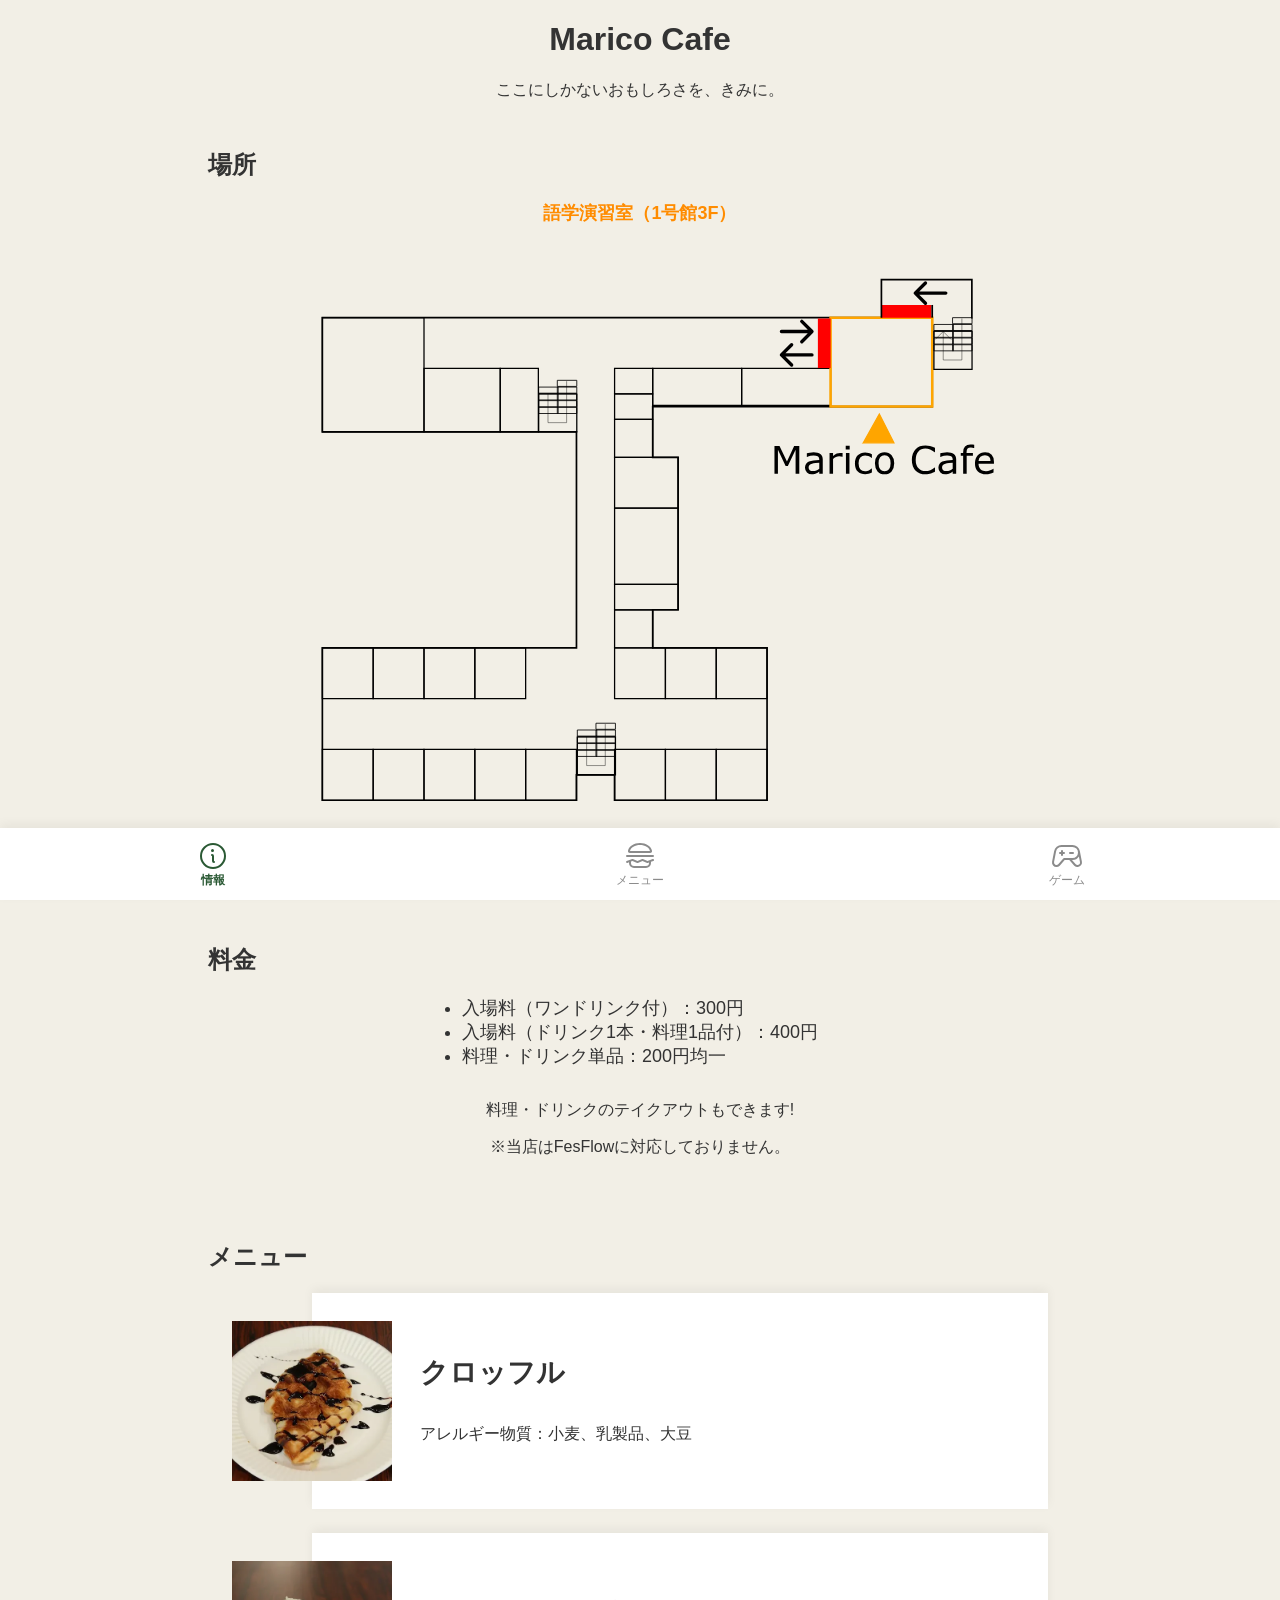
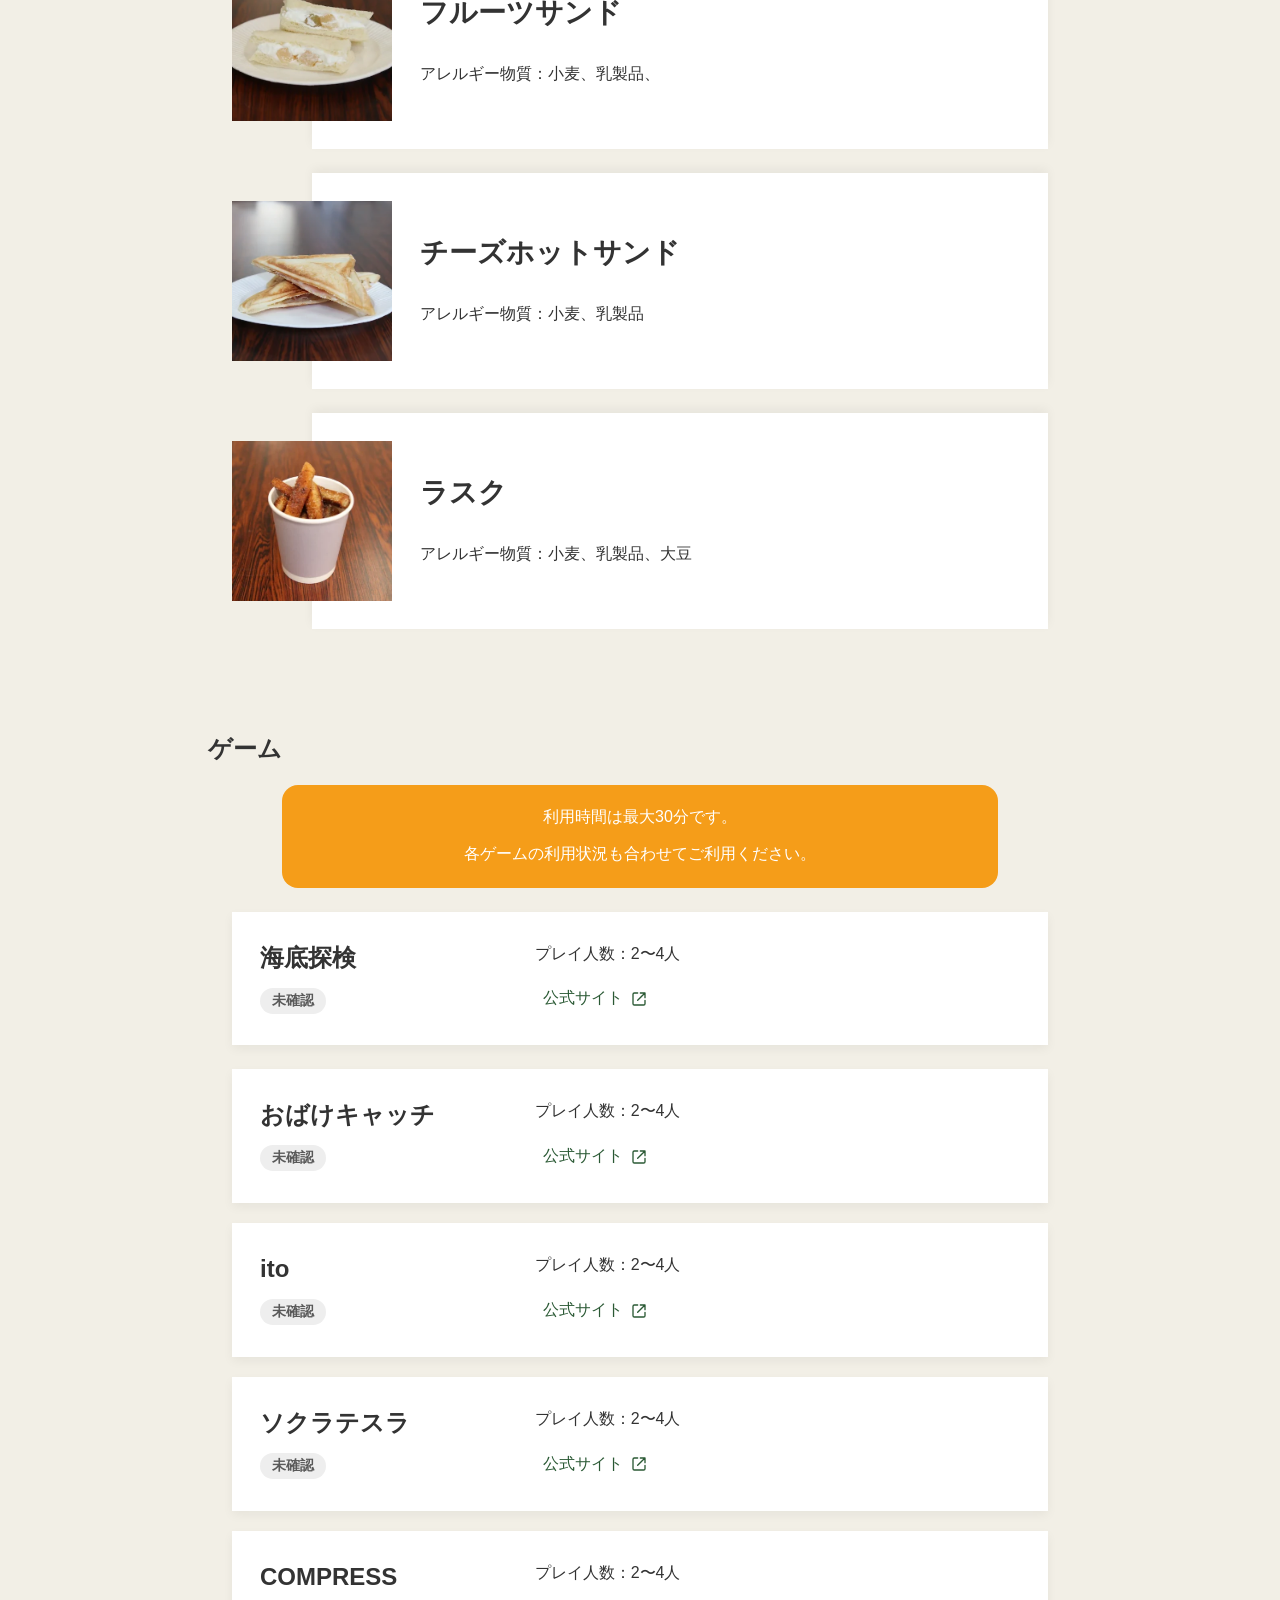
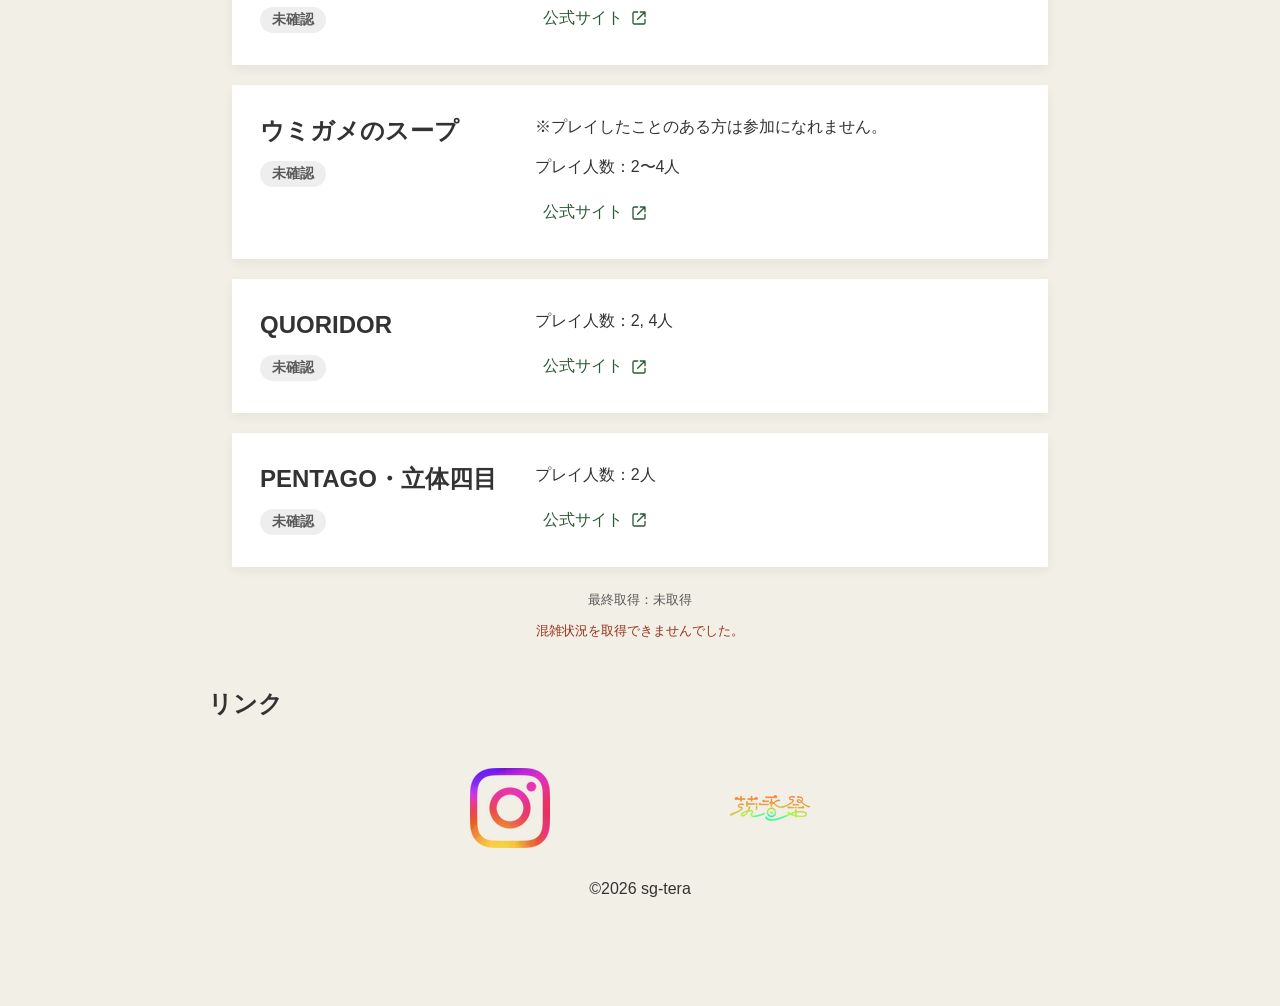
==== commit 9a13eb54: "update contents" ====
--- a/index.html
+++ b/index.html
@@ -366,7 +366,6 @@
                 <li>料理・ドリンク単品：200円均一</li>
             </ul>
             <p>料理・ドリンクのテイクアウトもできます!</p>
-            <p>スタッフが周遊して料理の販売も行いますので、見かけた際はぜひお買い求めください。</p>
             <p>※当店はFesFlowに対応しておりません。</p>
         </div>
     </section>
